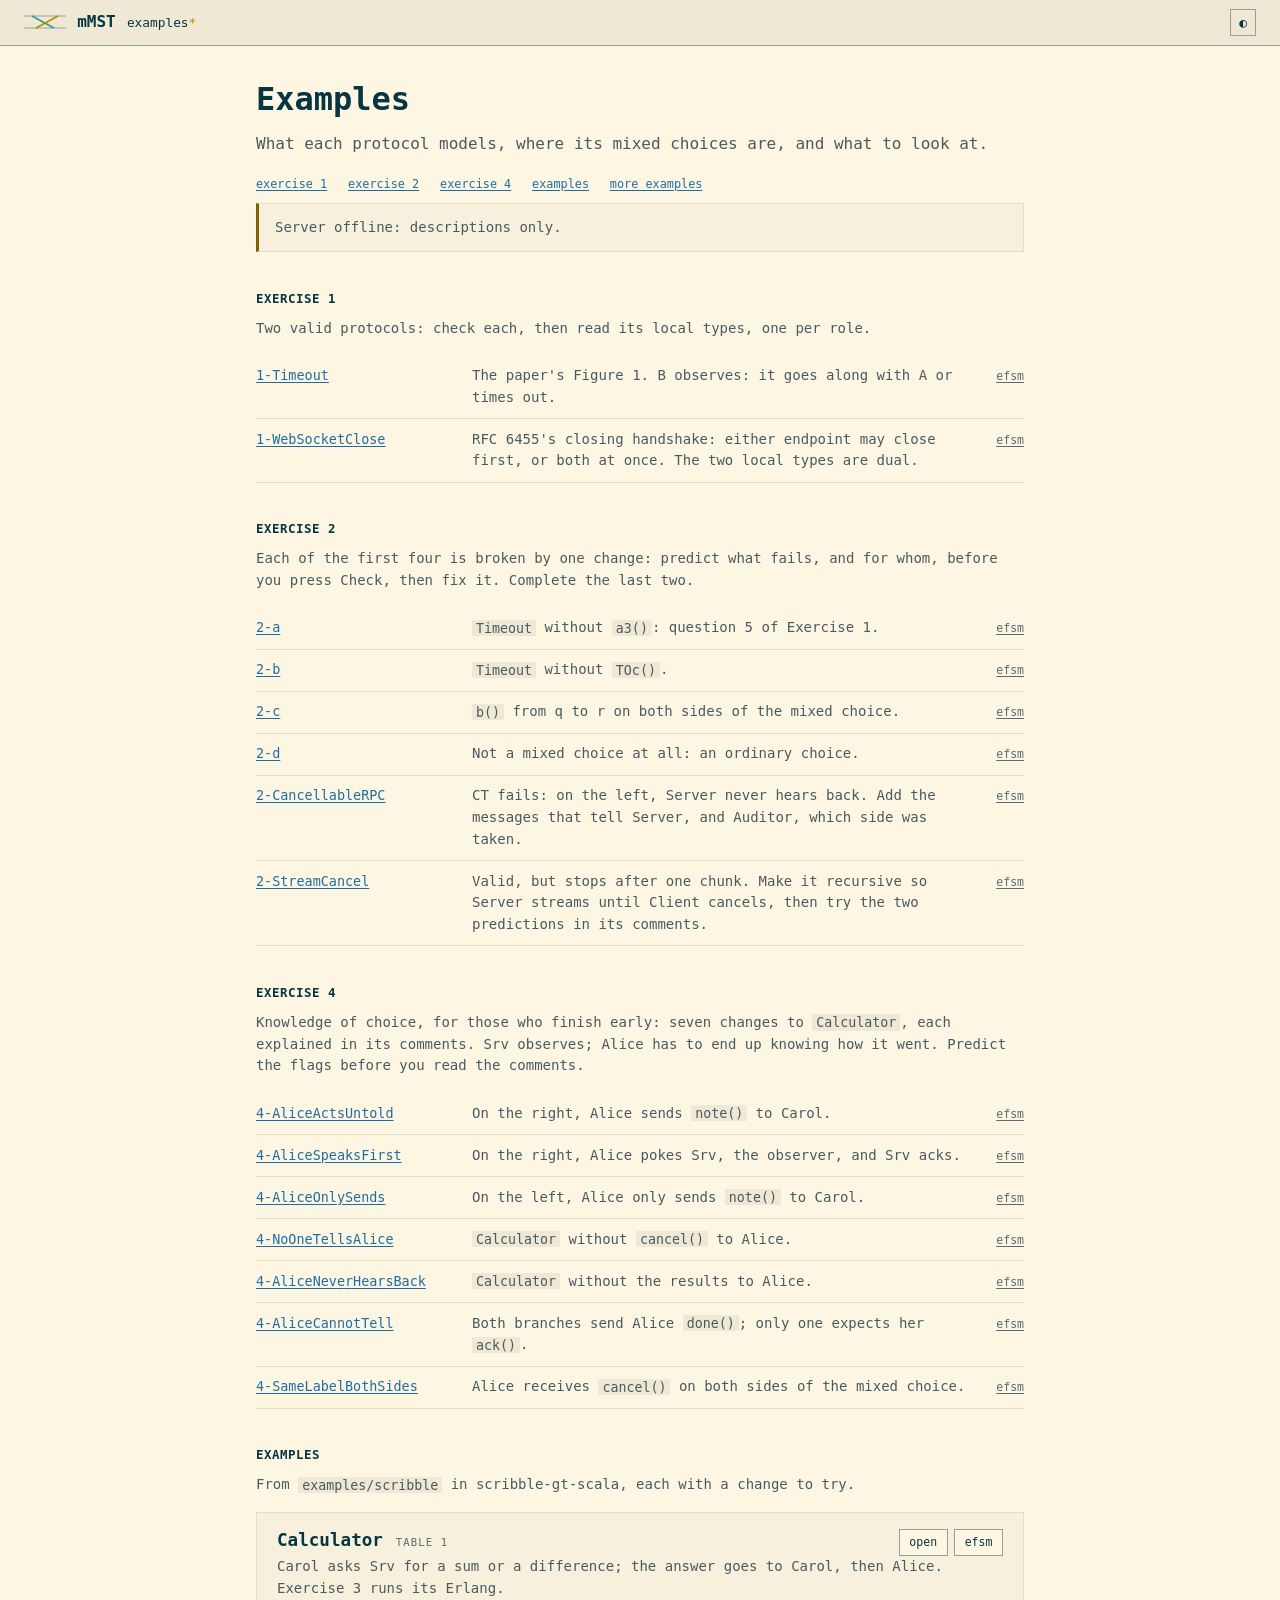
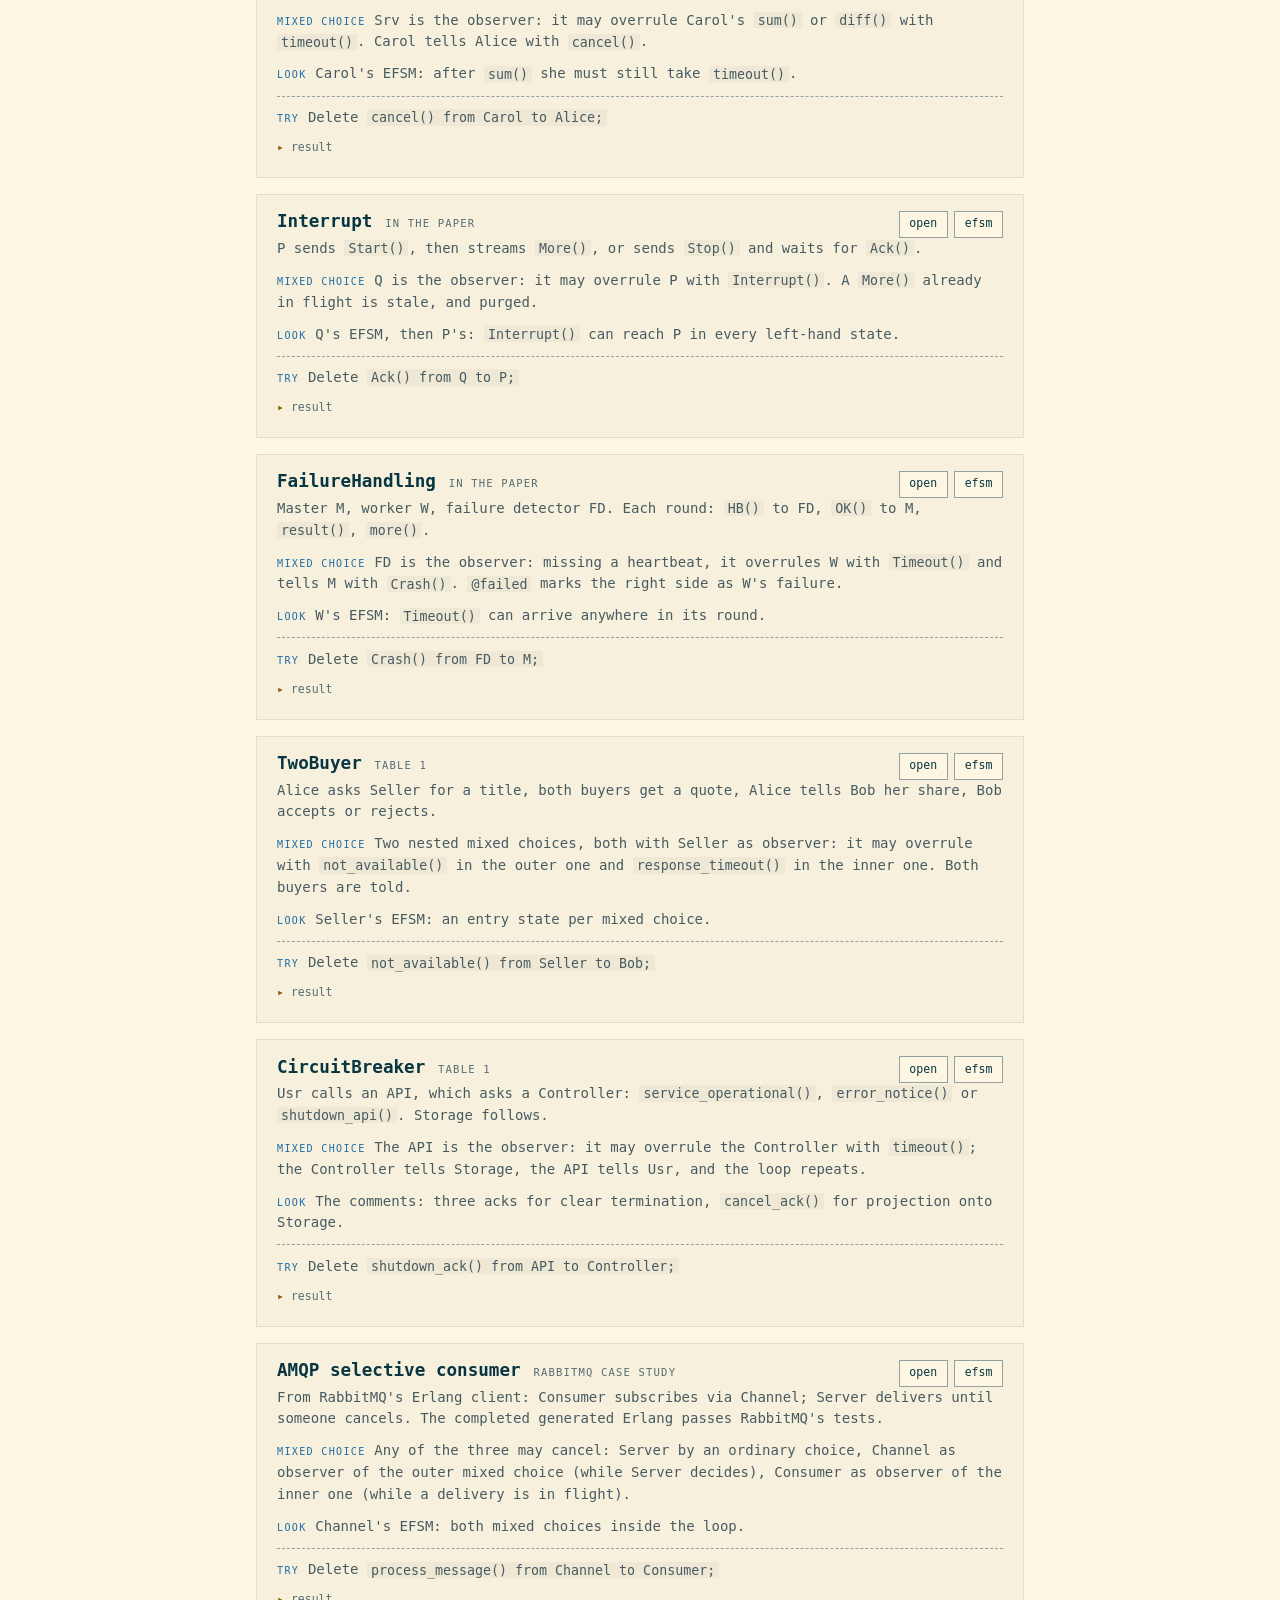
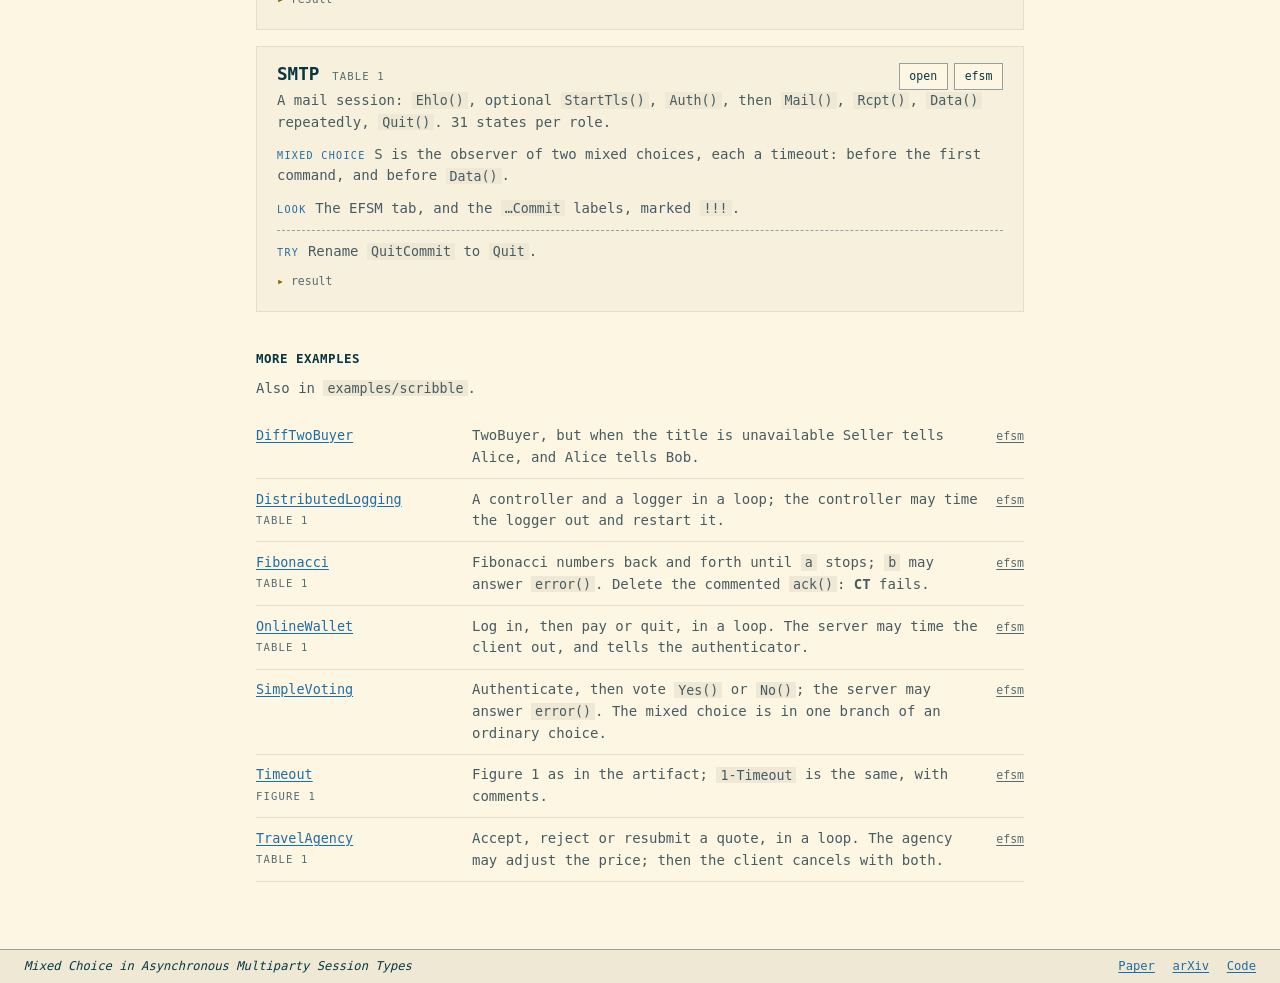
==== web/examples.html @ f67379f8 "init" ====
<!DOCTYPE html>
<html lang="en">
<head>
<meta charset="utf-8">
<meta name="viewport" content="width=device-width, initial-scale=1">
<title>Examples · mMST</title>
<link rel="icon" href="data:image/svg+xml,%3Csvg xmlns='http://www.w3.org/2000/svg' viewBox='0 0 32 32'%3E%3Crect width='32' height='32' fill='%23002b36'/%3E%3Cpath d='M6 9h20M6 23h20' stroke='%2393a1a1' stroke-opacity='.6' stroke-width='1.5'/%3E%3Cpath d='M9 9l14 14' stroke='%232aa198' stroke-width='3'/%3E%3Cpath d='M9 23l14-14' stroke='%23b58900' stroke-width='3'/%3E%3C/svg%3E">
<link rel="stylesheet" href="theme.css">
<script src="vendor/marked.umd.js"></script>
<script src="shared.js"></script>
<script src="examples.js"></script>
<style>
/* Protocols from /api/examples; descriptions from text/examples.md, read by examples.js. */
body{height:auto; min-height:100vh}
.doc .col{max-width:48rem}
.doc nav.jump{display:flex; flex-wrap:wrap; gap:.3rem 1.3rem; margin:-.5rem 0 .6rem; font-family:var(--mono); font-size:.74rem}
.doc p.intro{margin:-.1rem 0 1rem}
.doc .note{background:var(--card); border:1px solid var(--rule); border-left:3px solid var(--rhs); border-radius:0; padding:.8rem 1rem; margin:0 0 1.4rem}

/* featured: cards */
.ex{background:var(--card); border:1px solid var(--rule); border-radius:0; padding:1rem clamp(14px,2.4vw,20px) .8rem; margin:0 0 1rem; scroll-margin-top:1rem}
.ex-head{display:flex; flex-wrap:wrap; align-items:baseline; gap:.2rem .8rem}
.ex-head h2{font-weight:700; font-size:1.1rem; line-height:1.2; margin:0; color:var(--ink)}
.from{font-family:var(--mono); font-size:.66rem; letter-spacing:.11em; text-transform:uppercase; color:var(--ink-3)}
.ex-head .go{margin-left:auto; display:flex; gap:.4rem}
.ex-head .go .btn{padding:.22rem .6rem; font-size:.72rem}
.ex ul.facts{list-style:none; margin:.55rem 0 .8rem; padding:0; display:flex; flex-wrap:wrap; gap:.35rem}
.ex ul.facts li{font-family:var(--mono); font-size:.7rem; color:var(--ink-2); background:var(--sunk); border:1px solid var(--rule); border-radius:0; padding:.06rem .55rem}
.doc .ex p{margin:0 0 .65rem}
.ex .lbl{font-family:var(--mono); font-size:.63rem; letter-spacing:.13em; text-transform:uppercase; color:var(--accent); margin-right:.55rem}
.ex .try{border-top:1px dashed var(--rule-2); padding-top:.65rem; margin-top:.15rem}
.ex details{margin:0 0 .45rem}
.ex details summary{font-family:var(--mono); font-size:.72rem; color:var(--ink-3); cursor:pointer; list-style:none; width:max-content; max-width:100%}
.ex details summary::-webkit-details-marker{display:none}
.ex details summary::before{content:"\25B8\00a0"; color:var(--rhs)}
.ex details[open] summary::before{content:"\25BE\00a0"}
.ex details summary:hover{color:var(--ink)}
.doc .ex details p{margin:.45rem 0 .2rem}
.doc .ex details.src pre.code{margin:.5rem 0 .35rem; max-height:26rem; overflow:auto}

/* the rest: rows */
.doc ul.rows{list-style:none; margin:0 0 1.2rem; padding:0}
.doc ul.rows li{display:grid; grid-template-columns:12.5rem minmax(0,1fr) auto; gap:.15rem 1rem; align-items:baseline; padding:.6rem 0; border-bottom:1px solid var(--rule); scroll-margin-top:1rem}
.doc ul.rows .nm{display:flex; flex-direction:column; gap:.1rem; min-width:0}
.doc ul.rows .nm a{font-family:var(--mono); font-size:.84rem; overflow-wrap:anywhere}
.doc ul.rows .tx{color:var(--ink-2)}
.doc ul.rows a.efsm{font-family:var(--mono); font-size:.72rem; color:var(--ink-3)}
.doc ul.rows a.efsm:hover{color:var(--lhs)}
@media (max-width:640px){
  .doc ul.rows li{grid-template-columns:minmax(0,1fr) auto}
  .doc ul.rows a.efsm{grid-column:2; grid-row:1}
  .doc ul.rows .tx{grid-column:1 / -1; grid-row:2}
}
</style>
</head>
<body>

<header id="site-header"></header>

<main class="doc">
  <div class="col">

    <h1 class="title">Examples</h1>
    <p class="lede">What each protocol models, where its mixed choices are, and what to look at.</p>
    <nav class="jump" id="jump" aria-label="Sections"></nav>

    <div id="groups"><p>Loading&hellip;</p></div>

  </div>
</main>

<footer class="site" id="site-footer"></footer>

<script src="examples-page.js"></script>
</body>
</html>
---- web/theme.css ----
/* Solarized (Ethan Schoonover), light and dark; the system monospace throughout.
   Fills and strokes use the canonical accents. Text variants are darkened (light)
   or lightened (dark) just enough for 4.5:1.
   left = cyan, right = yellow, pass = green, fail = red, links = blue. */
:root{
  --paper:#fdf6e3; --card:#f7f0dc; --sunk:#eee8d5;
  --ink:#073642; --ink-2:#475b62; --ink-3:#566c73;
  --rule:#e4ddc8; --rule-2:#93a1a1;
  --lhs:#1e736d; --rhs:#836300; --pass:#606f00; --fail:#ca2522; --accent:#1e6da5;
  --syn-kw:#606f00; --syn-str:#1e736d; --syn-num:#bf2a72; --syn-var:#1e6da5;
  --pass-fill:#859900; --pass-on:#002b36; --fail-fill:#ca2522; --fail-on:#fdf6e3;
  --hl:#b58900; --hl-on:#002b36; --hl-edge:#836300;
  --primary:#073642; --primary-ink:#fdf6e3; --primary-hover:#586e75;
  --bar:#eee8d5; --bar-ink:#073642; --bar-ink-2:#475b62; --bar-rule:#93a1a1;
  --logo-lhs:#2aa198; --logo-rhs:#b58900; --logo-rule:#93a1a1;
  --head:#fdf6e3; --head-ink:#586e75;
  --tab-on:#586e75; --tab-on-ink:#fdf6e3;
  --foot:#eee8d5; --foot-ink:#073642; --foot-ink-2:#475b62; --foot-link:#1e6da5;
  --sel:rgba(38,139,210,.2);
  --mark:rgba(220,50,47,.2); --mark-soft:rgba(220,50,47,.08);
  --chev:url("data:image/svg+xml,%3Csvg xmlns='http://www.w3.org/2000/svg' width='10' height='6' viewBox='0 0 10 6'%3E%3Cpath d='M1 1l4 4 4-4' fill='none' stroke='%23475b62' stroke-width='1.5'/%3E%3C/svg%3E");
  --mono:ui-monospace,"SF Mono",SFMono-Regular,Menlo,"DejaVu Sans Mono","Liberation Mono",Consolas,monospace;
  --serif:var(--mono); --sans:var(--mono);
}
@media (prefers-color-scheme:dark){
  :root:not([data-theme="light"]){
    --paper:#002b36; --card:#00252f; --sunk:#001f27;
    --ink:#eee8d5; --ink-2:#93a1a1; --ink-3:#839496;
    --rule:#134a58; --rule-2:#586e75;
    --lhs:#2aa198; --rhs:#b58900; --pass:#859900; --fail:#e56462; --accent:#2f93d9;
    --syn-kw:#859900; --syn-str:#2aa198; --syn-num:#dd629d; --syn-var:#2f93d9;
    --pass-fill:#859900; --pass-on:#002b36; --fail-fill:#dc322f; --fail-on:#ffffff;
    --hl:#b58900; --hl-on:#002b36; --hl-edge:#b58900;
    --primary:#eee8d5; --primary-ink:#002b36; --primary-hover:#93a1a1;
    --bar:#073642; --bar-ink:#eee8d5; --bar-ink-2:#93a1a1; --bar-rule:#586e75;
    --logo-lhs:#2aa198; --logo-rhs:#b58900; --logo-rule:#586e75;
    --head:#002b36; --head-ink:#839496;
    --tab-on:#93a1a1; --tab-on-ink:#002b36;
    --foot:#073642; --foot-ink:#eee8d5; --foot-ink-2:#93a1a1; --foot-link:#479fde;
    --sel:rgba(38,139,210,.35);
    --mark:rgba(220,50,47,.36); --mark-soft:rgba(220,50,47,.16);
    --chev:url("data:image/svg+xml,%3Csvg xmlns='http://www.w3.org/2000/svg' width='10' height='6' viewBox='0 0 10 6'%3E%3Cpath d='M1 1l4 4 4-4' fill='none' stroke='%2393a1a1' stroke-width='1.5'/%3E%3C/svg%3E");
  }
}
:root[data-theme="dark"]{
  --paper:#002b36; --card:#00252f; --sunk:#001f27;
  --ink:#eee8d5; --ink-2:#93a1a1; --ink-3:#839496;
  --rule:#134a58; --rule-2:#586e75;
  --lhs:#2aa198; --rhs:#b58900; --pass:#859900; --fail:#e56462; --accent:#2f93d9;
  --syn-kw:#859900; --syn-str:#2aa198; --syn-num:#dd629d; --syn-var:#2f93d9;
  --pass-fill:#859900; --pass-on:#002b36; --fail-fill:#dc322f; --fail-on:#ffffff;
  --hl:#b58900; --hl-on:#002b36; --hl-edge:#b58900;
  --primary:#eee8d5; --primary-ink:#002b36; --primary-hover:#93a1a1;
  --bar:#073642; --bar-ink:#eee8d5; --bar-ink-2:#93a1a1; --bar-rule:#586e75;
  --logo-lhs:#2aa198; --logo-rhs:#b58900; --logo-rule:#586e75;
  --head:#002b36; --head-ink:#839496;
  --tab-on:#93a1a1; --tab-on-ink:#002b36;
  --foot:#073642; --foot-ink:#eee8d5; --foot-ink-2:#93a1a1; --foot-link:#479fde;
  --sel:rgba(38,139,210,.35);
  --mark:rgba(220,50,47,.36); --mark-soft:rgba(220,50,47,.16);
  --chev:url("data:image/svg+xml,%3Csvg xmlns='http://www.w3.org/2000/svg' width='10' height='6' viewBox='0 0 10 6'%3E%3Cpath d='M1 1l4 4 4-4' fill='none' stroke='%2393a1a1' stroke-width='1.5'/%3E%3C/svg%3E");
}

*{box-sizing:border-box}
html{scrollbar-color:var(--rule-2) transparent}
::selection{background:var(--sel)}
body{
  margin:0; min-height:100vh; background:var(--paper); color:var(--ink);
  font-family:var(--mono); font-size:14px; line-height:1.55;
  display:flex; flex-direction:column; -webkit-font-smoothing:antialiased;
}
button,select,textarea{font-family:inherit; font-size:inherit; color:inherit}
:focus-visible{outline:2px solid var(--accent); outline-offset:1px}
a{text-decoration:none}

/* bar: a status line */
header{
  display:flex; align-items:center; gap:.6rem; flex-wrap:wrap; min-height:46px;
  padding:.4rem clamp(12px,2.5vw,24px); background:var(--bar); color:var(--bar-ink);
  border-bottom:1px solid var(--bar-rule);
}
#site-header:not(.ready) > *{visibility:hidden}     /* until header.html is in (shared.js) */
.brand{display:flex; align-items:center; gap:.7rem; margin-right:auto}
.brand h1{font-weight:700; font-size:1rem; margin:0; white-space:nowrap}
.brand .sub{display:inline-flex; flex-wrap:wrap; gap:.2rem 1.1rem; font-size:.8rem; color:var(--bar-ink-2)}
.brand .sub a{color:inherit}
.brand .sub a:hover, .brand .sub a[aria-current="page"]{color:var(--bar-ink)}
.brand .sub a[aria-current="page"]::after{content:"*"; color:var(--logo-rhs)}
.brand a.home{display:flex; align-items:center; gap:.7rem; color:inherit; text-decoration:none}
a.btn{display:inline-block; text-decoration:none; color:inherit}

select,.btn{
  background:var(--paper); border:1px solid var(--rule-2); border-radius:0;
  padding:.32rem .65rem; cursor:pointer;
}
select{max-width:14rem}
.btn{font-size:.8rem}
.btn:hover{background:var(--sunk); border-color:var(--ink-3)}
.btn.primary{background:var(--primary); border-color:var(--primary); color:var(--primary-ink); font-weight:700}
.btn.primary:hover{background:var(--primary-hover); border-color:var(--primary-hover)}
.btn.primary[disabled],.btn[disabled]{opacity:.55; cursor:progress}
.btn.icon{padding:.32rem .5rem}
kbd{font-family:var(--mono); font-size:.75em; opacity:.8}

header select, header .btn{background:transparent; border-color:var(--bar-rule); color:var(--bar-ink)}
header select{
  -webkit-appearance:none; appearance:none; padding-right:1.9rem;
  background-image:var(--chev); background-repeat:no-repeat; background-position:right .7rem center;
}
header select option{color:var(--ink); background:var(--paper)}
header .btn:hover, header select:hover{background-color:var(--paper)}
header :focus-visible{outline-color:var(--bar-ink)}
.brand svg{--lhs:var(--logo-lhs); --rhs:var(--logo-rhs); --rule-2:var(--logo-rule); flex:none}

/* shared */
.sec{
  font-size:.78rem; letter-spacing:.04em; text-transform:uppercase;
  color:var(--ink); font-weight:700; margin:1.7rem 0 .6rem;
}
pre.code{
  font-family:var(--mono); font-size:.8rem; line-height:1.6; margin:.7rem clamp(12px,2vw,18px) 2rem;
  background:var(--sunk); border:1px solid var(--rule); padding:.9rem 1.1rem;
  overflow-x:auto; color:var(--ink-2);
}
.tok-kw{color:var(--syn-kw); font-weight:700}
.tok-str{color:var(--syn-str)}
.tok-com{color:var(--ink-3); font-style:italic}
.tok-num{color:var(--syn-num)}
.tok-var{color:var(--syn-var)}
/* types (shared.js highlightTypes): roles, labels, ⊕ and &, ⊳, ✓ and ✗ */
.tok-role{color:var(--syn-var); font-weight:700}
.tok-label{color:var(--syn-str)}
.tok-op{color:var(--syn-num); font-weight:700}
.tok-mc{color:var(--rhs); font-weight:700}
.tok-arrow{color:var(--ink-3)}
.tok-ok{color:var(--pass); font-weight:700}
.tok-bad{color:var(--fail); font-weight:700}

/* reading pages: one column, 80 characters */
main.doc{flex:1; padding:2.2rem clamp(16px,4vw,32px) 3rem}
.doc .col{max-width:80ch; margin:0 auto}
.doc h1.title{font-weight:700; font-size:clamp(1.5rem,3.6vw,2rem); line-height:1.15; margin:0 0 .9rem; color:var(--ink)}
.doc .lede{font-size:1rem; color:var(--ink-2); margin:0 0 1.6rem}
.doc p{color:var(--ink-2); margin:0 0 1rem}
.doc p b, .doc p strong{color:var(--ink)}
.doc code{font-family:var(--mono); font-size:.95em; background:var(--sunk); padding:.05em .3em}
.doc pre.code{margin:.3rem 0 1.2rem}
.doc pre code{font-size:inherit; background:none; padding:0}
.doc .sec{margin:2.3rem 0 .7rem}
.doc a:not(.btn){color:var(--accent); text-decoration:underline; text-underline-offset:2px}
.doc a:not(.btn):hover{color:var(--ink)}

/* footer: a second status line */
footer.site{
  background:var(--foot); color:var(--foot-ink-2); font-size:.76rem;
  display:flex; flex-wrap:wrap; gap:.3rem 1.4rem; align-items:center; justify-content:space-between;
  padding:.45rem clamp(12px,2.5vw,24px); border-top:1px solid var(--bar-rule);
}
footer.site i{color:var(--foot-ink)}
footer.site nav{display:flex; gap:1.1rem}
footer.site a{color:var(--foot-link); text-decoration:underline; text-underline-offset:2px}
footer.site a:hover{color:var(--foot-ink)}
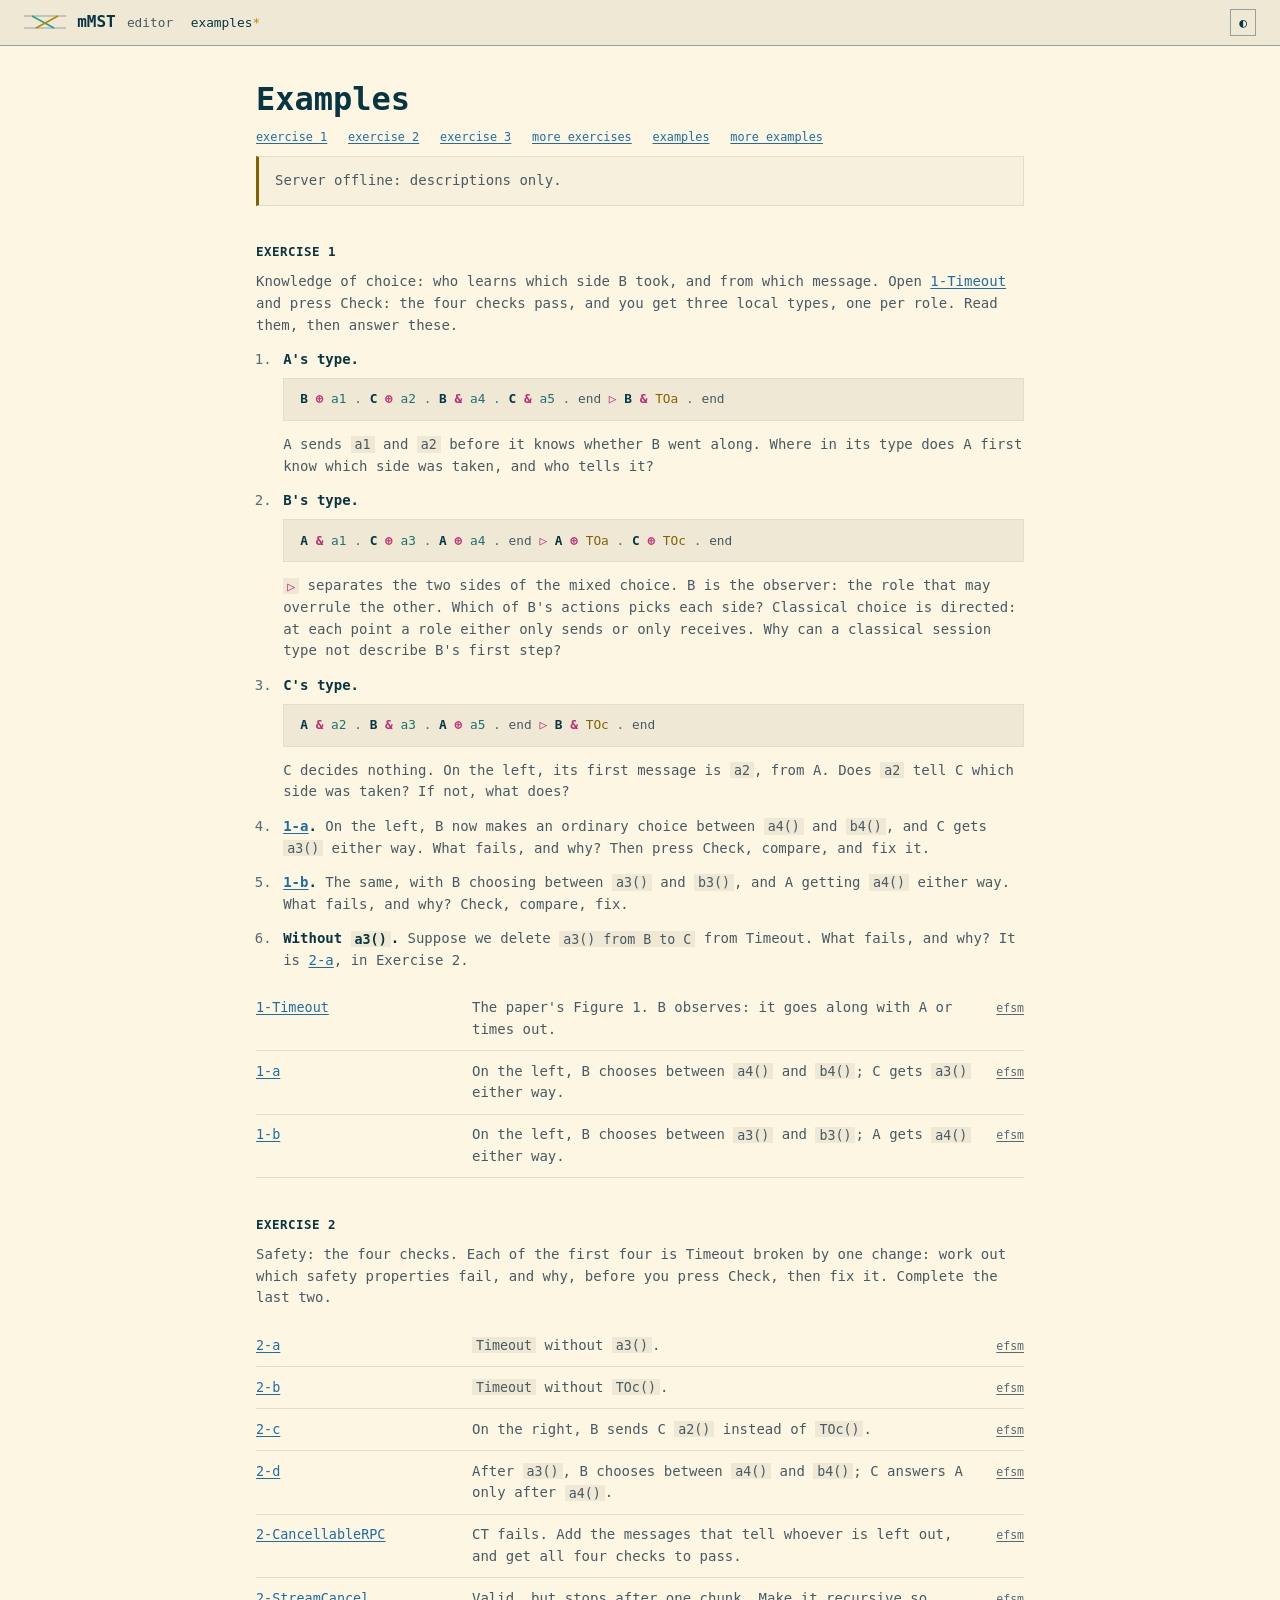
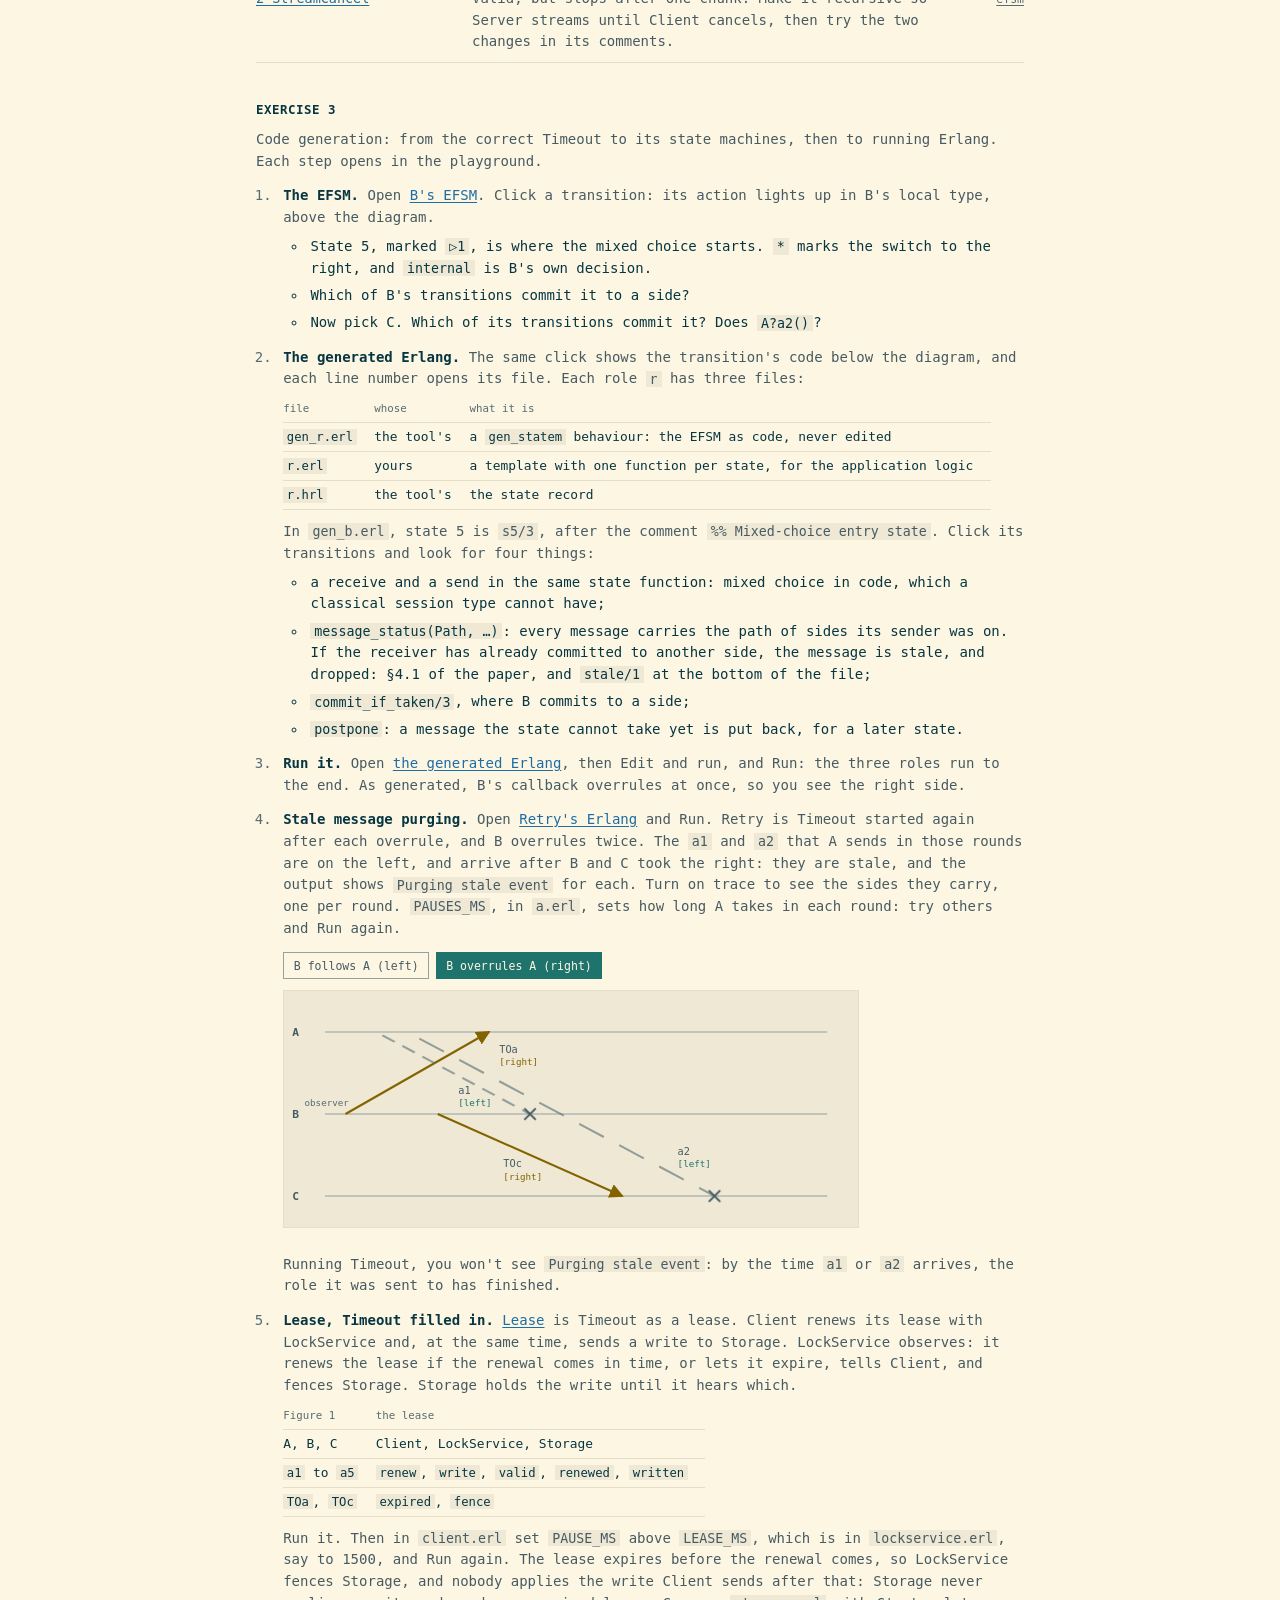
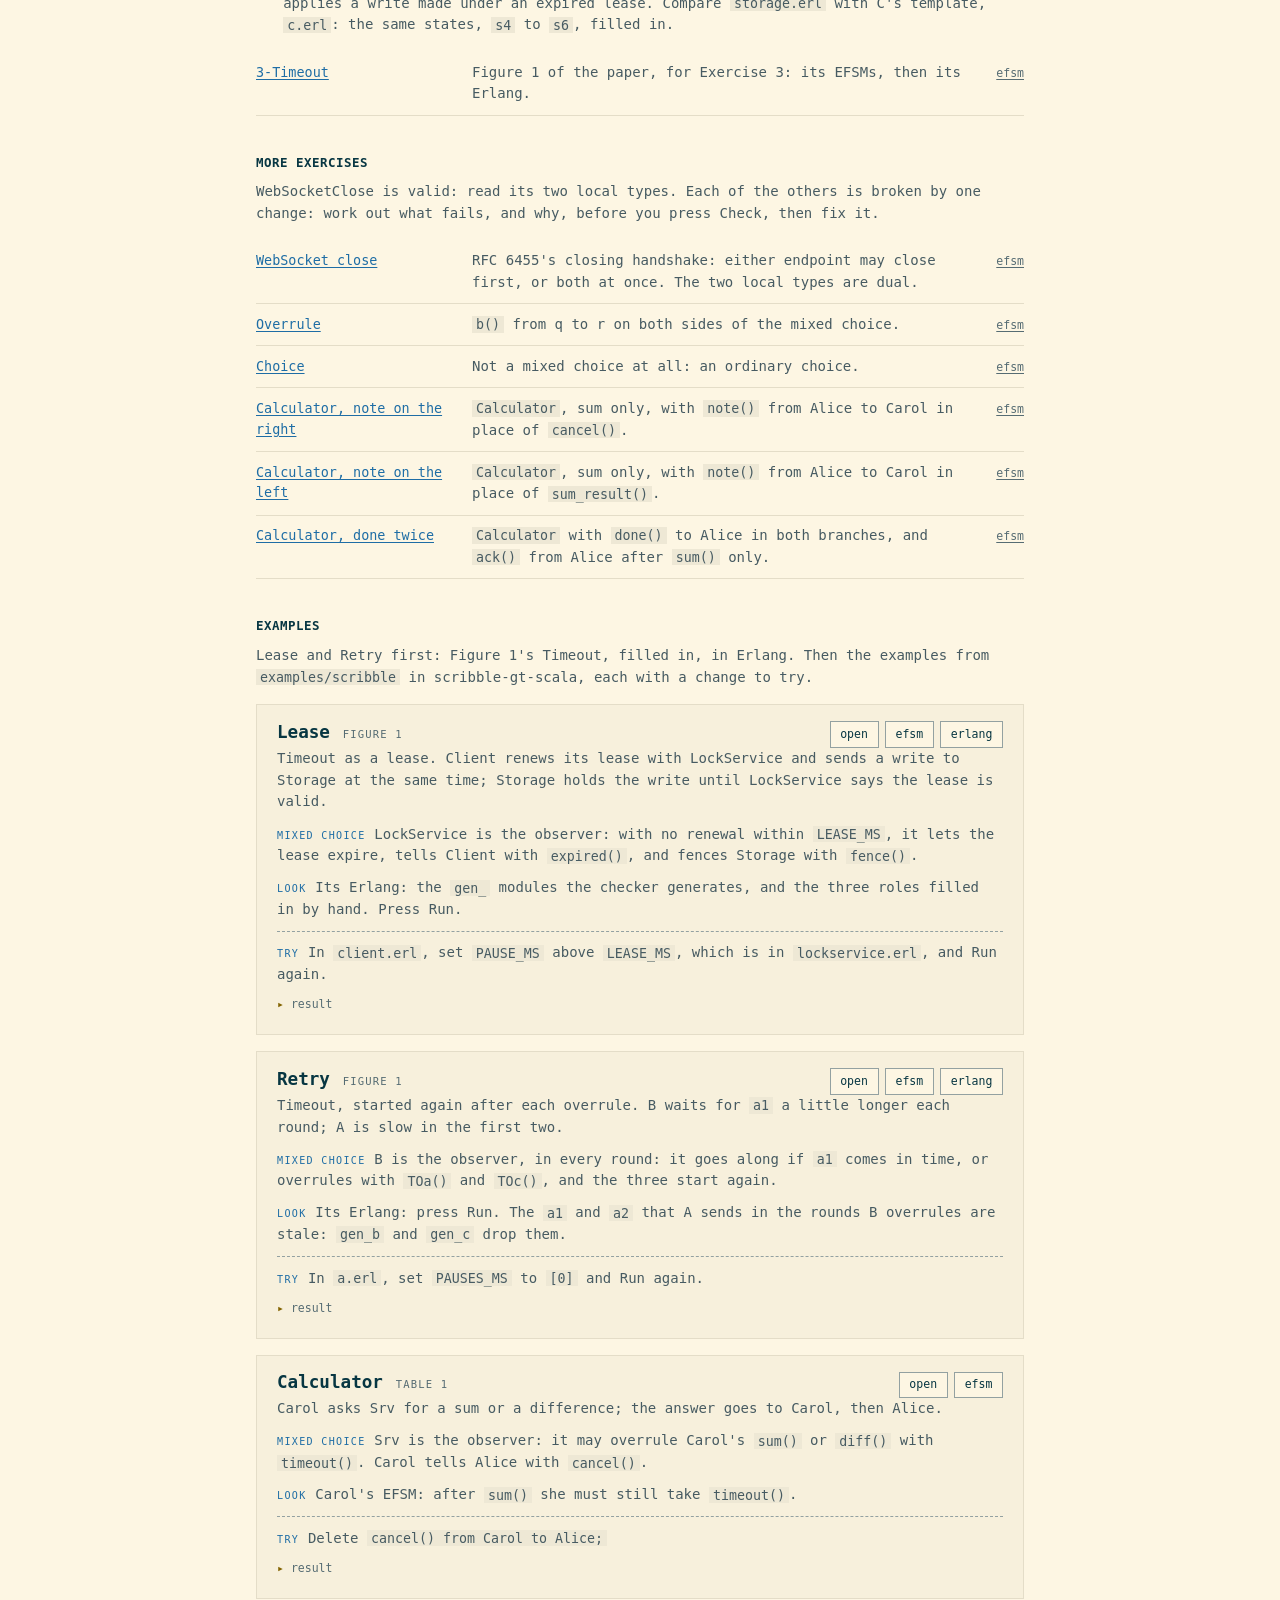
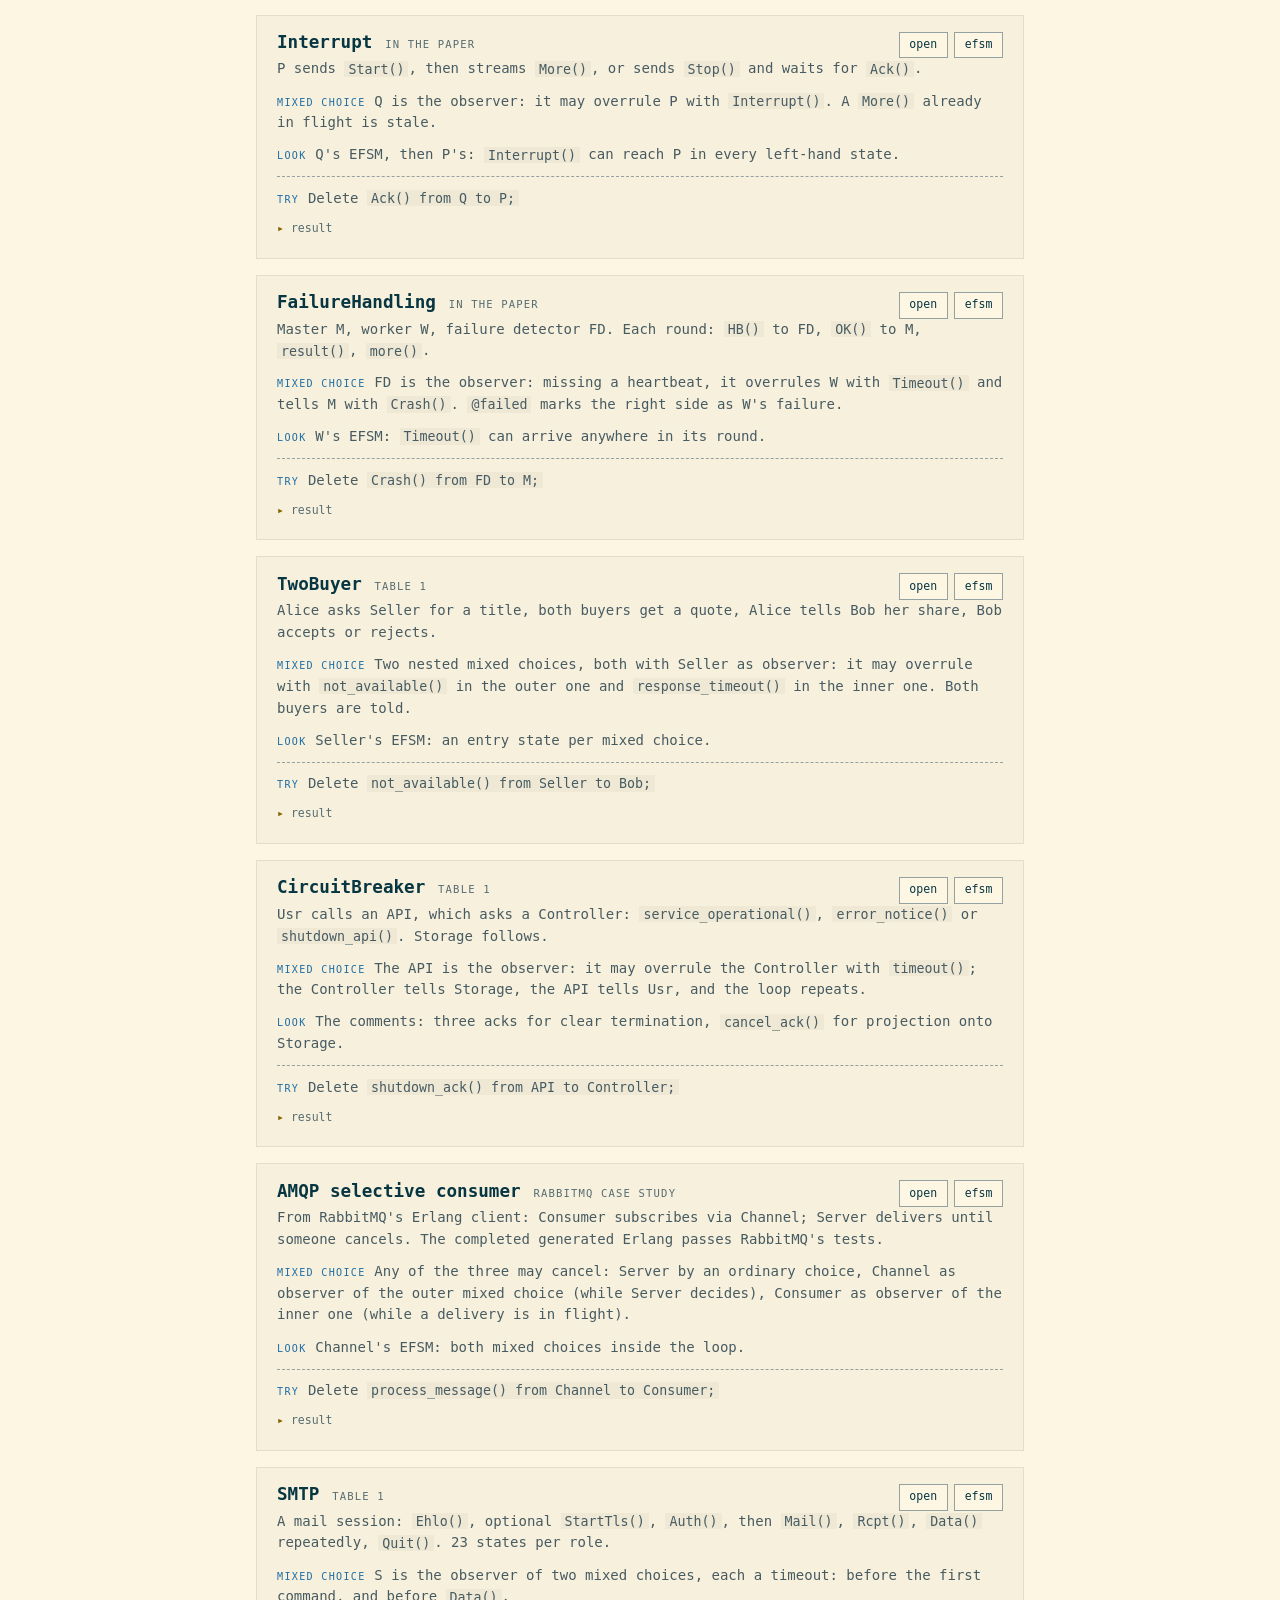
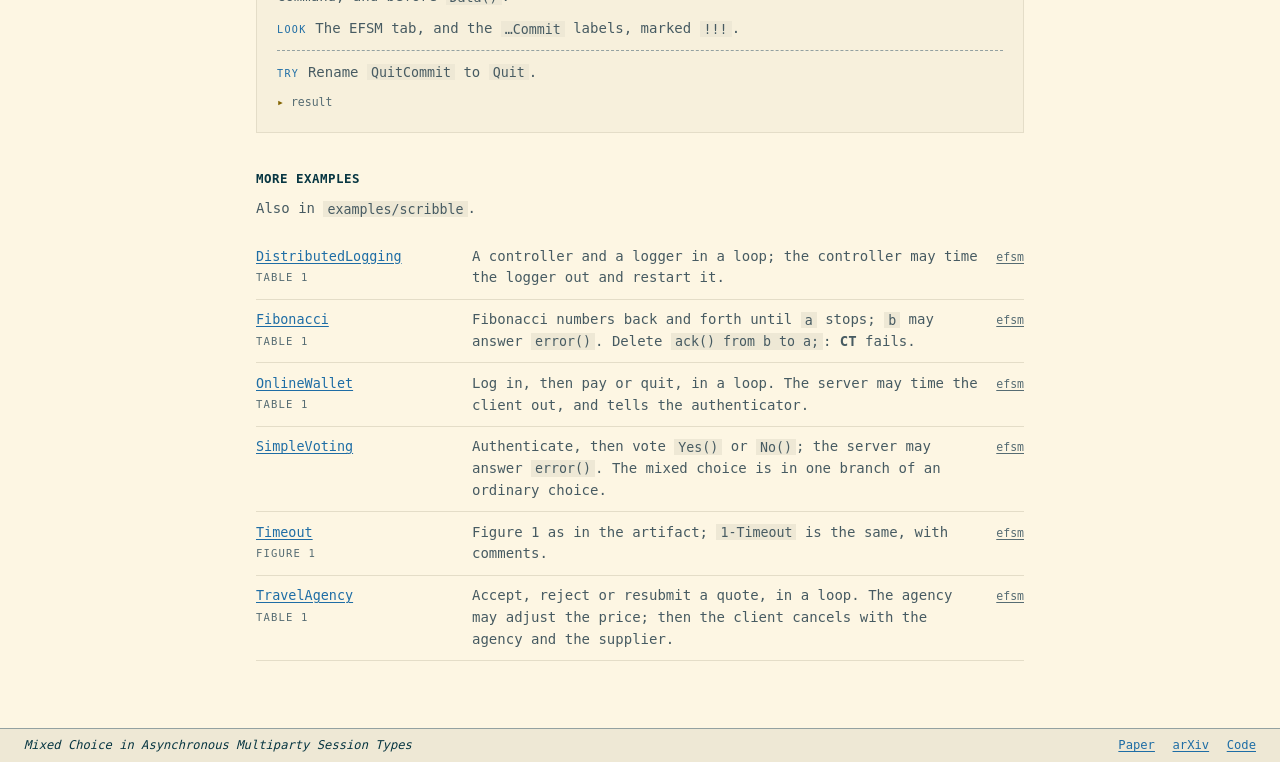
==== commit 8c86c9cc: "update" ====
--- a/web/examples.html
+++ b/web/examples.html
@@ -9,12 +9,24 @@
 <script src="vendor/marked.umd.js"></script>
 <script src="shared.js"></script>
 <script src="examples.js"></script>
+<script src="sides.js"></script>
 <style>
 /* Protocols from /api/examples; descriptions from text/examples.md, read by examples.js. */
 body{height:auto; min-height:100vh}
 .doc .col{max-width:48rem}
-.doc nav.jump{display:flex; flex-wrap:wrap; gap:.3rem 1.3rem; margin:-.5rem 0 .6rem; font-family:var(--mono); font-size:.74rem}
-.doc p.intro{margin:-.1rem 0 1rem}
+.doc nav.jump{display:flex; flex-wrap:wrap; gap:.3rem 1.3rem; margin:-.25rem 0 .6rem; font-family:var(--mono); font-size:.74rem}
+/* a group's introduction: Markdown from text/examples.md, whole */
+.doc .intro{margin:-.1rem 0 1rem}
+.doc .intro p{margin:0 0 .6rem}
+.doc .intro ol, .doc .intro ul{margin:0 0 .8rem; padding-left:1.5rem}
+.doc .intro li{margin:.35rem 0; padding-left:.2rem}
+.doc .intro ol > li{margin:.8rem 0}
+.doc .intro ol > li::marker{font-family:var(--mono); color:var(--ink-3)}
+.doc .intro li p{margin:0 0 .45rem}
+.doc .intro table{border-collapse:collapse; margin:.4rem 0 .7rem; font-size:.92em}
+.doc .intro th, .doc .intro td{text-align:left; padding:.25rem 1.1rem .25rem 0; border-bottom:1px solid var(--rule); vertical-align:top}
+.doc .intro th{font-family:var(--mono); font-size:.84em; font-weight:400; color:var(--ink-3)}
+.doc .intro pre.code{margin:.45rem 0 .8rem; padding:.65rem 1rem}
 .doc .note{background:var(--card); border:1px solid var(--rule); border-left:3px solid var(--rhs); border-radius:0; padding:.8rem 1rem; margin:0 0 1.4rem}
 
 /* featured: cards */
@@ -30,7 +42,7 @@
 .ex .lbl{font-family:var(--mono); font-size:.63rem; letter-spacing:.13em; text-transform:uppercase; color:var(--accent); margin-right:.55rem}
 .ex .try{border-top:1px dashed var(--rule-2); padding-top:.65rem; margin-top:.15rem}
 .ex details{margin:0 0 .45rem}
-.ex details summary{font-family:var(--mono); font-size:.72rem; color:var(--ink-3); cursor:pointer; list-style:none; width:max-content; max-width:100%}
+.ex details summary{font-family:var(--mono); font-size:.72rem; color:var(--ink-3); cursor:pointer; list-style:none; width:max-content; max-width:100%; overflow-wrap:anywhere}
 .ex details summary::-webkit-details-marker{display:none}
 .ex details summary::before{content:"\25B8\00a0"; color:var(--rhs)}
 .ex details[open] summary::before{content:"\25BE\00a0"}
@@ -61,7 +73,6 @@
   <div class="col">
 
     <h1 class="title">Examples</h1>
-    <p class="lede">What each protocol models, where its mixed choices are, and what to look at.</p>
     <nav class="jump" id="jump" aria-label="Sections"></nav>
 
     <div id="groups"><p>Loading&hellip;</p></div>
--- a/web/theme.css
+++ b/web/theme.css
@@ -83,9 +83,11 @@
 .brand{display:flex; align-items:center; gap:.7rem; margin-right:auto}
 .brand h1{font-weight:700; font-size:1rem; margin:0; white-space:nowrap}
 .brand .sub{display:inline-flex; flex-wrap:wrap; gap:.2rem 1.1rem; font-size:.8rem; color:var(--bar-ink-2)}
+@media (max-width:400px){ .brand .sub{column-gap:.75rem} }
 .brand .sub a{color:inherit}
-.brand .sub a:hover, .brand .sub a[aria-current="page"]{color:var(--bar-ink)}
-.brand .sub a[aria-current="page"]::after{content:"*"; color:var(--logo-rhs)}
+.brand .sub button{border:0; padding:0; background:none; font:inherit; color:inherit; cursor:pointer}
+.brand .sub a:hover, .brand .sub a[aria-current="page"], .brand .sub button:hover, .brand .sub button[aria-pressed="true"]{color:var(--bar-ink)}
+.brand .sub a[aria-current="page"]::after, .brand .sub button[aria-pressed="true"]::after{content:"*"; color:var(--logo-rhs)}
 .brand a.home{display:flex; align-items:center; gap:.7rem; color:inherit; text-decoration:none}
 a.btn{display:inline-block; text-decoration:none; color:inherit}
 
@@ -131,10 +133,21 @@
 .tok-role{color:var(--syn-var); font-weight:700}
 .tok-label{color:var(--syn-str)}
 .tok-op{color:var(--syn-num); font-weight:700}
-.tok-mc{color:var(--rhs); font-weight:700}
+.tok-mc{color:var(--syn-num); font-weight:700}
 .tok-arrow{color:var(--ink-3)}
 .tok-ok{color:var(--pass); font-weight:700}
 .tok-bad{color:var(--fail); font-weight:700}
+/* local types (shared.js localType): roles bold, labels by side, operators coloured */
+.lt-act{white-space:nowrap}
+.lt-role{font-weight:700; color:var(--ink)}
+.lt-op{color:var(--syn-num); font-weight:700}
+.lt-mc sub{font-size:.7em; font-weight:400}
+.lt-lab{color:var(--ink)}
+.lt-lab.lt-l{color:var(--lhs)}
+.lt-lab.lt-r{color:var(--rhs)}
+.lt-pay, .lt-end, .lt-kw, .lt-var{color:var(--ink-2)}
+.lt-dot, .lt-brk{color:var(--ink-3)}
+pre.code.lt{white-space:pre-wrap}                 /* ```local: wraps between actions */
 
 /* reading pages: one column, 80 characters */
 main.doc{flex:1; padding:2.2rem clamp(16px,4vw,32px) 3rem}
